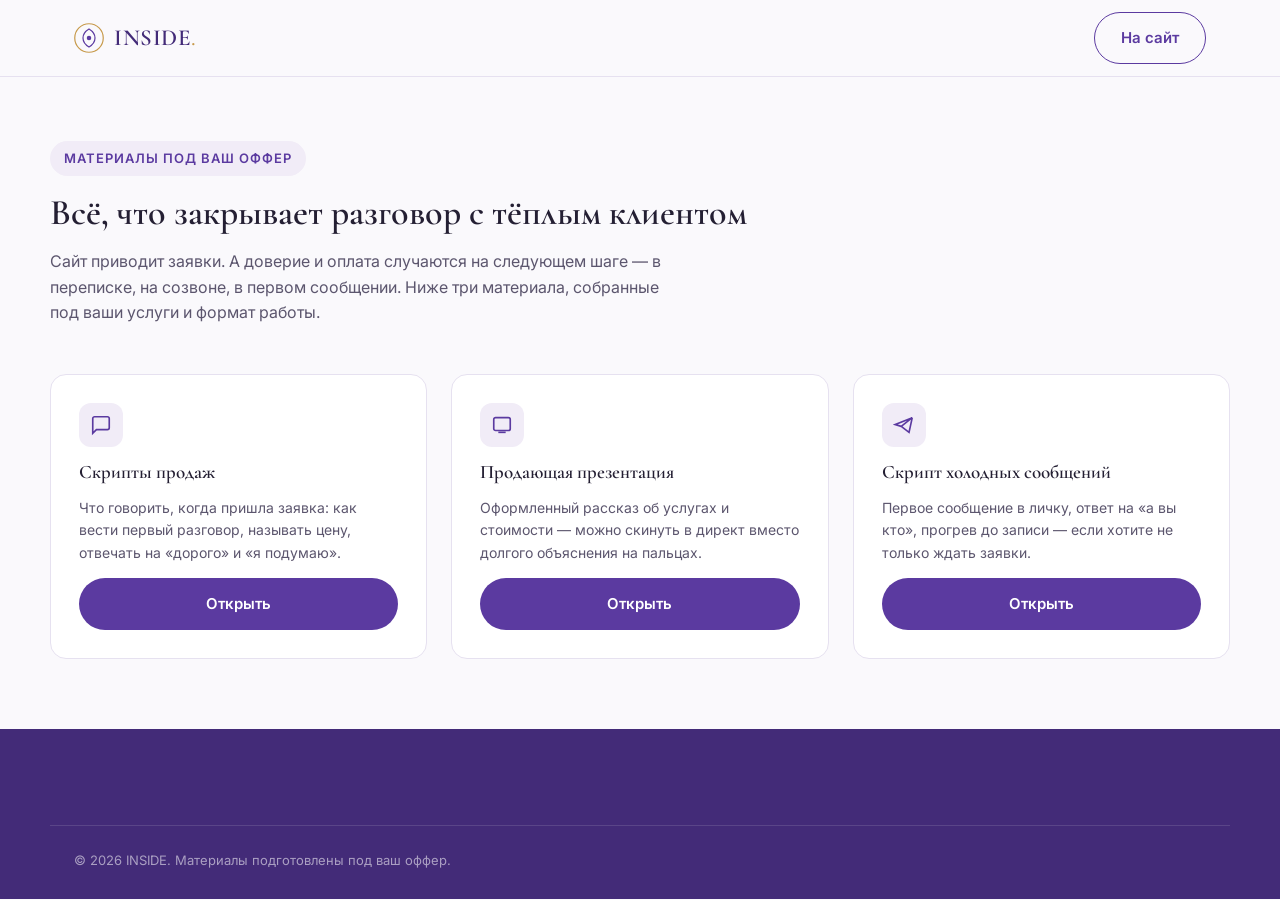
==== materials.html @ 39063558 "add: sales scripts, presentation, outreach materials" ====
<!DOCTYPE html>
<html lang="ru">
<head>
<meta charset="UTF-8">
<meta name="viewport" content="width=device-width, initial-scale=1.0">
<title>Материалы под ваш оффер — INSIDE</title>
<link rel="preconnect" href="https://fonts.googleapis.com">
<link rel="preconnect" href="https://fonts.gstatic.com" crossorigin>
<link href="https://fonts.googleapis.com/css2?family=Cormorant+Garamond:wght@500;600;700&family=Inter:wght@400;500;600;700;800&display=swap" rel="stylesheet">
<link rel="stylesheet" href="styles.css">
</head>
<body>

<header class="doc-header">
  <div class="container doc-bar">
    <a href="index.html" class="logo">
      <svg viewBox="0 0 40 40" fill="none" xmlns="http://www.w3.org/2000/svg">
        <circle cx="20" cy="20" r="19" stroke="currentColor" stroke-width="1.6" style="color:#c79a4b"/>
        <path d="M20 8c-5 3-8 7-8 12s3 9 8 12c5-3 8-7 8-12s-3-9-8-12z" stroke="currentColor" stroke-width="1.6" style="color:#5b3aa0" fill="none"/>
        <circle cx="20" cy="20" r="3" fill="#5b3aa0"/>
      </svg>
      <span class="logo__text">INSIDE<span class="logo__suffix">.</span></span>
    </a>
    <div class="doc-bar__actions">
      <a href="index.html" class="btn btn--ghost btn--sm">На сайт</a>
    </div>
  </div>
</header>

<main class="container doc-hero">
  <span class="tag">Материалы под ваш оффер</span>
  <h1>Всё, что закрывает разговор с тёплым клиентом</h1>
  <p>Сайт приводит заявки. А доверие и оплата случаются на следующем шаге — в переписке, на созвоне, в первом сообщении. Ниже три материала, собранные под ваши услуги и формат работы.</p>
</main>

<section class="container doc-section">
  <div class="material-grid">
    <div class="material-card">
      <div class="material-card__icon"><svg viewBox="0 0 24 24" fill="none" stroke="currentColor" stroke-width="1.8"><path d="M21 15a2 2 0 0 1-2 2H7l-4 4V5a2 2 0 0 1 2-2h14a2 2 0 0 1 2 2z"/></svg></div>
      <h3>Скрипты продаж</h3>
      <p>Что говорить, когда пришла заявка: как вести первый разговор, называть цену, отвечать на «дорого» и «я подумаю».</p>
      <a href="scripts.html" class="btn btn--primary btn--block">Открыть</a>
    </div>
    <div class="material-card">
      <div class="material-card__icon"><svg viewBox="0 0 24 24" fill="none" stroke="currentColor" stroke-width="1.8"><rect x="3" y="4" width="18" height="14" rx="2"/><path d="M8 20h8"/></svg></div>
      <h3>Продающая презентация</h3>
      <p>Оформленный рассказ об услугах и стоимости — можно скинуть в директ вместо долгого объяснения на пальцах.</p>
      <a href="presentation.html" class="btn btn--primary btn--block">Открыть</a>
    </div>
    <div class="material-card">
      <div class="material-card__icon"><svg viewBox="0 0 24 24" fill="none" stroke="currentColor" stroke-width="1.8"><path d="M21 4 2.5 11.5 9 13.5M21 4l-3.5 16L9 13.5M21 4 9 13.5"/></svg></div>
      <h3>Скрипт холодных сообщений</h3>
      <p>Первое сообщение в личку, ответ на «а вы кто», прогрев до записи — если хотите не только ждать заявки.</p>
      <a href="outreach.html" class="btn btn--primary btn--block">Открыть</a>
    </div>
  </div>
</section>

<footer class="footer">
  <div class="container footer__bottom">
    <span>© <span id="year"></span> INSIDE. Материалы подготовлены под ваш оффер.</span>
  </div>
</footer>

<script>document.getElementById('year').textContent = new Date().getFullYear();</script>
</body>
</html>
---- styles.css ----
:root {
  --bg: #faf9fc;
  --bg-alt: #f1ecf7;
  --ink: #241f33;
  --ink-soft: #5c566e;
  --accent: #5b3aa0;
  --accent-dark: #432b78;
  --gold: #c79a4b;
  --border: #e6e1f0;
  --card: #ffffff;
  --radius: 16px;
  --shadow: 0 20px 50px -25px rgba(67, 43, 120, 0.35);
  --ff-head: 'Cormorant Garamond', serif;
  --ff-body: 'Inter', sans-serif;
}

* { box-sizing: border-box; margin: 0; padding: 0; }

html { scroll-behavior: smooth; }

body {
  font-family: var(--ff-body);
  color: var(--ink);
  background: var(--bg);
  line-height: 1.6;
  -webkit-font-smoothing: antialiased;
}

.container {
  max-width: 1180px;
  margin: 0 auto;
  padding: 0 24px;
}

h1, h2, h3 {
  font-family: var(--ff-head);
  color: var(--ink);
  font-weight: 600;
  line-height: 1.15;
}

a { color: inherit; text-decoration: none; }
img { max-width: 100%; display: block; }
ul { list-style: none; }

.section { padding: 96px 0; }
.section--alt { background: var(--bg-alt); }
.eyebrow {
  display: inline-block;
  font-size: 13px;
  font-weight: 600;
  letter-spacing: 1.5px;
  text-transform: uppercase;
  color: var(--accent);
  margin-bottom: 14px;
}
.section__head { max-width: 680px; margin: 0 auto 56px; text-align: center; }
.section__head h2 { font-size: 38px; margin-bottom: 14px; }
.section__head p { color: var(--ink-soft); font-size: 17px; }

/* BUTTONS */
.btn {
  display: inline-flex;
  align-items: center;
  justify-content: center;
  gap: 8px;
  padding: 13px 26px;
  border-radius: 999px;
  font-weight: 600;
  font-size: 15px;
  cursor: pointer;
  border: 1px solid transparent;
  transition: transform .15s ease, box-shadow .15s ease, background .15s ease;
  white-space: nowrap;
}
.btn--primary { background: var(--accent); color: #fff; }
.btn--primary:hover { background: var(--accent-dark); transform: translateY(-1px); }
.btn--ghost { background: transparent; border-color: var(--accent); color: var(--accent); }
.btn--ghost:hover { background: rgba(91,58,160,0.06); }
.btn--lg { padding: 15px 30px; font-size: 16px; }
.btn--block { width: 100%; }

/* HEADER */
.header {
  position: sticky;
  top: 0;
  z-index: 100;
  background: rgba(250, 249, 252, 0.9);
  backdrop-filter: blur(10px);
  border-bottom: 1px solid transparent;
  transition: border-color .2s ease, box-shadow .2s ease;
}
.header.scrolled { border-color: var(--border); box-shadow: 0 8px 24px -18px rgba(0,0,0,0.25); }
.header__inner {
  display: flex;
  align-items: center;
  justify-content: space-between;
  gap: 24px;
  min-width: 0;
  height: 76px;
}
.logo { display: flex; align-items: center; gap: 10px; flex-shrink: 0; }
.logo svg { width: 30px; height: 30px; flex-shrink: 0; }
.logo__text { font-family: var(--ff-head); font-size: 23px; font-weight: 600; letter-spacing: 0.5px; color: var(--accent-dark); }
.logo__suffix { color: var(--gold); font-weight: 500; }
.nav { display: flex; gap: 28px; min-width: 0; }
.nav a { font-size: 15px; font-weight: 500; color: var(--ink-soft); white-space: nowrap; transition: color .15s ease; }
.nav a:hover { color: var(--accent); }
.header__actions { display: flex; align-items: center; gap: 18px; flex-shrink: 0; }
.header__phone { display: flex; align-items: center; gap: 8px; font-weight: 600; font-size: 15px; color: var(--ink); white-space: nowrap; }
.header__phone svg { width: 18px; height: 18px; color: var(--accent); }
.burger { display: none; flex-direction: column; justify-content: center; gap: 5px; width: 32px; height: 32px; background: none; border: none; cursor: pointer; flex-shrink: 0; }
.burger span { display: block; height: 2px; width: 100%; background: var(--ink); border-radius: 2px; transition: transform .2s ease, opacity .2s ease; }
.burger.is-open span:nth-child(1) { transform: translateY(7px) rotate(45deg); }
.burger.is-open span:nth-child(2) { opacity: 0; }
.burger.is-open span:nth-child(3) { transform: translateY(-7px) rotate(-45deg); }

/* HERO */
.hero { padding: 84px 0 96px; overflow: hidden; }
.hero__inner { display: grid; grid-template-columns: 1.1fr 0.9fr; gap: 56px; align-items: center; }
.hero__eyebrow { display: inline-flex; align-items: center; gap: 8px; background: var(--bg-alt); color: var(--accent-dark); padding: 8px 16px; border-radius: 999px; font-size: 13px; font-weight: 600; margin-bottom: 22px; }
.hero h1 { font-size: 52px; margin-bottom: 20px; }
.hero h1 em { color: var(--accent); font-style: normal; }
.hero p.lead { font-size: 18px; color: var(--ink-soft); margin-bottom: 32px; max-width: 520px; }
.hero__cta { display: flex; gap: 16px; flex-wrap: wrap; margin-bottom: 44px; }
.hero__stats { display: grid; grid-template-columns: repeat(3, auto); gap: 32px; }
.hero__stat b { display: block; font-family: var(--ff-head); font-size: 32px; color: var(--accent-dark); }
.hero__stat span { font-size: 14px; color: var(--ink-soft); }

.hero__card { background: var(--card); border-radius: 24px; padding: 12px; box-shadow: var(--shadow); border: 1px solid var(--border); }
.hero__art { width: 100%; height: 420px; border-radius: 18px; overflow: hidden; }
.hero__art svg { width: 100%; height: 100%; display: block; }

/* ADVANTAGES */
.adv-grid { display: grid; grid-template-columns: repeat(3, 1fr); gap: 24px; }
.adv { background: var(--card); border: 1px solid var(--border); border-radius: var(--radius); padding: 32px; opacity: 0; transform: translateY(16px); transition: opacity .5s ease, transform .5s ease; }
.adv.is-visible { opacity: 1; transform: none; }
.adv__icon { width: 52px; height: 52px; border-radius: 14px; background: var(--bg-alt); display: flex; align-items: center; justify-content: center; margin-bottom: 18px; }
.adv__icon svg { width: 26px; height: 26px; color: var(--accent); }
.adv h3 { font-size: 20px; margin-bottom: 10px; }
.adv p { color: var(--ink-soft); font-size: 15px; }

/* SERVICES */
.srv-grid { display: grid; grid-template-columns: repeat(3, 1fr); gap: 24px; }
.srv { background: var(--card); border: 1px solid var(--border); border-radius: var(--radius); padding: 30px; display: flex; flex-direction: column; opacity: 0; transform: translateY(16px); transition: opacity .5s ease, transform .5s ease; }
.srv.is-visible { opacity: 1; transform: none; }
.srv__icon { width: 48px; height: 48px; border-radius: 12px; background: var(--bg-alt); display: flex; align-items: center; justify-content: center; margin-bottom: 16px; }
.srv__icon svg { width: 24px; height: 24px; color: var(--accent); }
.srv h3 { font-size: 20px; margin-bottom: 10px; }
.srv p { color: var(--ink-soft); font-size: 15px; flex: 1; margin-bottom: 18px; }
.srv__price { font-family: var(--ff-head); font-size: 22px; font-weight: 600; color: var(--accent-dark); }
.srv__price span { font-family: var(--ff-body); font-size: 13px; font-weight: 500; color: var(--ink-soft); }

/* PRICING TABLE */
.price-table { background: var(--card); border: 1px solid var(--border); border-radius: var(--radius); overflow: hidden; box-shadow: var(--shadow); }
.price-row { display: grid; grid-template-columns: 1fr auto auto; gap: 20px; align-items: center; padding: 22px 30px; border-bottom: 1px solid var(--border); }
.price-row:last-child { border-bottom: none; }
.price-row__name { font-weight: 600; font-size: 16px; }
.price-row__desc { font-size: 14px; color: var(--ink-soft); margin-top: 4px; }
.price-row__unit { color: var(--ink-soft); font-size: 14px; white-space: nowrap; }
.price-row__value { font-family: var(--ff-head); font-size: 24px; font-weight: 600; color: var(--accent-dark); white-space: nowrap; }
.price-row--featured { background: linear-gradient(90deg, rgba(91,58,160,0.06), transparent); position: relative; }
.price-row--featured::before { content: 'Выгоднее на 5000 ₽'; position: absolute; top: -1px; right: 30px; background: var(--gold); color: #fff; font-size: 11px; font-weight: 700; padding: 4px 12px; border-radius: 0 0 8px 8px; letter-spacing: 0.5px; text-transform: uppercase; }

/* PROCESS */
.steps { display: grid; grid-template-columns: repeat(5, 1fr); gap: 20px; counter-reset: step; }
.step { position: relative; padding-top: 8px; opacity: 0; transform: translateY(16px); transition: opacity .5s ease, transform .5s ease; }
.step.is-visible { opacity: 1; transform: none; }
.step__num { font-family: var(--ff-head); font-size: 44px; font-weight: 600; color: var(--accent); opacity: 0.35; margin-bottom: 10px; }
.step h3 { font-size: 17px; margin-bottom: 8px; }
.step p { font-size: 14px; color: var(--ink-soft); }

/* WHO IT'S FOR */
.who-grid { display: grid; grid-template-columns: repeat(3, 1fr); gap: 20px; }
.who { background: var(--card); border: 1px solid var(--border); border-radius: var(--radius); padding: 26px; display: flex; gap: 16px; align-items: flex-start; opacity: 0; transform: translateY(16px); transition: opacity .5s ease, transform .5s ease; }
.who.is-visible { opacity: 1; transform: none; }
.who__icon { width: 40px; height: 40px; border-radius: 10px; background: var(--bg-alt); display: flex; align-items: center; justify-content: center; flex-shrink: 0; }
.who__icon svg { width: 20px; height: 20px; color: var(--accent); }
.who h3 { font-size: 16px; margin-bottom: 6px; }
.who p { font-size: 14px; color: var(--ink-soft); }

/* FAQ */
.faq { max-width: 780px; margin: 0 auto; }
.faq__item { background: var(--card); border: 1px solid var(--border); border-radius: 14px; margin-bottom: 14px; padding: 22px 26px; opacity: 0; transform: translateY(16px); transition: opacity .5s ease, transform .5s ease; }
.faq__item.is-visible { opacity: 1; transform: none; }
.faq__item summary { cursor: pointer; font-weight: 600; font-size: 17px; list-style: none; display: flex; justify-content: space-between; align-items: center; gap: 16px; }
.faq__item summary::-webkit-details-marker { display: none; }
.faq__item summary::after { content: '+'; font-size: 24px; color: var(--accent); transition: transform .2s ease; flex-shrink: 0; }
.faq__item[open] summary::after { transform: rotate(45deg); }
.faq__item p { margin-top: 14px; color: var(--ink-soft); font-size: 15px; }

/* FORM */
.form-section__inner { display: grid; grid-template-columns: 1fr 1fr; gap: 48px; align-items: start; }
.form-info h2 { font-size: 34px; margin-bottom: 16px; }
.form-info p { color: var(--ink-soft); font-size: 16px; margin-bottom: 28px; }
.form-info__item { display: flex; gap: 14px; align-items: flex-start; margin-bottom: 20px; }
.form-info__item svg { width: 22px; height: 22px; color: var(--accent); flex-shrink: 0; margin-top: 2px; }
.form-info__item b { display: block; font-size: 15px; margin-bottom: 2px; }
.form-info__item span { font-size: 14px; color: var(--ink-soft); }
.form { background: var(--card); border: 1px solid var(--border); border-radius: var(--radius); padding: 36px; box-shadow: var(--shadow); opacity: 0; transform: translateY(16px); transition: opacity .5s ease, transform .5s ease; }
.form.is-visible { opacity: 1; transform: none; }
.form__row { margin-bottom: 18px; }
.form__row label { display: block; font-size: 14px; font-weight: 500; margin-bottom: 7px; }
.form__row input, .form__row select, .form__row textarea {
  width: 100%; padding: 13px 16px; border: 1px solid var(--border); border-radius: 10px;
  font-family: var(--ff-body); font-size: 15px; background: var(--bg); color: var(--ink); transition: border-color .15s ease;
}
.form__row input:focus, .form__row select:focus, .form__row textarea:focus { outline: none; border-color: var(--accent); }
.form__note { font-size: 12px; color: var(--ink-soft); margin-top: 14px; text-align: center; }

/* CONTACTS / FOOTER */
.contacts-grid { display: grid; grid-template-columns: repeat(3, 1fr); gap: 24px; }
.contact-card { background: var(--card); border: 1px solid var(--border); border-radius: var(--radius); padding: 28px; text-align: center; opacity: 0; transform: translateY(16px); transition: opacity .5s ease, transform .5s ease; }
.contact-card.is-visible { opacity: 1; transform: none; }
.contact-card__icon { width: 52px; height: 52px; border-radius: 14px; background: var(--bg-alt); display: flex; align-items: center; justify-content: center; margin: 0 auto 16px; }
.contact-card__icon svg { width: 26px; height: 26px; color: var(--accent); }
.contact-card h3 { font-size: 17px; margin-bottom: 6px; }
.contact-card p { font-size: 14px; color: var(--ink-soft); }
.contact-card a { color: var(--accent); font-weight: 600; }

.footer { background: var(--accent-dark); color: rgba(255,255,255,0.75); padding: 56px 0 28px; }
.footer__inner { display: flex; justify-content: space-between; align-items: flex-start; gap: 32px; flex-wrap: wrap; }
.footer .logo__text { color: #fff; }
.footer__col h4 { color: #fff; font-size: 15px; margin-bottom: 14px; }
.footer__col a, .footer__col p { display: block; font-size: 14px; color: rgba(255,255,255,0.7); margin-bottom: 10px; }
.footer__bottom { margin-top: 40px; padding-top: 24px; border-top: 1px solid rgba(255,255,255,0.12); display: flex; justify-content: space-between; gap: 16px; flex-wrap: wrap; font-size: 13px; color: rgba(255,255,255,0.55); }
.footer__bottom a { color: rgba(255,255,255,0.55); }

/* FAB */
.fab { position: fixed; right: 24px; bottom: 24px; z-index: 90; display: flex; flex-direction: column; gap: 12px; }
.fab a { width: 54px; height: 54px; border-radius: 50%; display: flex; align-items: center; justify-content: center; box-shadow: var(--shadow); background: var(--accent); color: #fff; transition: transform .15s ease; }
.fab a:hover { transform: scale(1.08); }
.fab svg { width: 26px; height: 26px; }

/* REVEAL */
.reveal { }

/* DOC PAGES (materials, scripts, presentation, outreach) */
.tag { display: inline-block; font-size: 13px; font-weight: 600; letter-spacing: 1px; text-transform: uppercase; color: var(--accent); background: var(--bg-alt); padding: 7px 14px; border-radius: 999px; }
.doc-header { position: sticky; top: 0; z-index: 100; background: rgba(250, 249, 252, 0.92); backdrop-filter: blur(12px); border-bottom: 1px solid var(--border); }
.doc-bar { display: flex; align-items: center; justify-content: space-between; gap: 24px; height: 76px; }
.doc-bar__actions { display: flex; align-items: center; gap: 14px; }

.doc-hero { padding: 64px 0 40px; }
.doc-hero .tag { margin-bottom: 16px; }
.doc-hero h1 { font-size: 36px; margin-bottom: 16px; }
.doc-hero p { color: var(--ink-soft); font-size: 16px; max-width: 640px; }

.doc-section { padding: 0 0 70px; }
.doc-section h2 { font-size: 24px; margin: 0 0 18px; }
.doc-section h2:not(:first-child) { margin-top: 44px; }

.script-block { background: var(--card); border: 1px solid var(--border); border-radius: var(--radius); padding: 24px 26px; margin-bottom: 16px; }
.script-block h3 { font-size: 17px; margin-bottom: 12px; color: var(--accent-dark); font-family: var(--ff-head); }
.script-block p { color: var(--ink); font-size: 14.5px; margin-bottom: 10px; }
.script-block p:last-child { margin-bottom: 0; }
.script-block .who { color: var(--ink-soft); font-weight: 600; }

.material-grid { display: grid; grid-template-columns: repeat(3, 1fr); gap: 24px; margin-top: 8px; }
.material-card { background: var(--card); border: 1px solid var(--border); border-radius: var(--radius); padding: 28px; display: flex; flex-direction: column; gap: 14px; }
.material-card__icon { width: 44px; height: 44px; border-radius: 12px; background: var(--bg-alt); display: flex; align-items: center; justify-content: center; }
.material-card__icon svg { width: 22px; height: 22px; color: var(--accent); }
.material-card h3 { font-size: 19px; }
.material-card p { color: var(--ink-soft); font-size: 14px; flex-grow: 1; }

.calc-box { background: var(--card); border: 1px solid var(--border); border-radius: var(--radius); padding: 26px; margin-bottom: 16px; }
.calc-box h3 { font-size: 17px; margin-bottom: 14px; }
.calc-row { display: flex; justify-content: space-between; padding: 10px 0; border-bottom: 1px solid var(--border); font-size: 14px; color: var(--ink-soft); }
.calc-row:last-child { border-bottom: none; }
.calc-row b { color: var(--ink); }
.calc-total { display: flex; justify-content: space-between; padding-top: 14px; font-size: 17px; font-weight: 700; }
.calc-total b { color: var(--accent-dark); }

.usp-grid { display: grid; grid-template-columns: repeat(3, 1fr); gap: 20px; margin-bottom: 8px; }
.usp { background: var(--card); border: 1px solid var(--border); border-radius: var(--radius); padding: 22px; text-align: center; }
.usp__num { font-family: var(--ff-head); font-size: 30px; color: var(--accent-dark); font-weight: 700; display: block; margin-bottom: 8px; }
.usp p { color: var(--ink-soft); font-size: 13.5px; }

.doc-price-table { background: var(--card); border: 1px solid var(--border); border-radius: var(--radius); overflow: hidden; margin-bottom: 8px; }
.doc-price-row { display: grid; grid-template-columns: 1fr 1.6fr auto; gap: 16px; align-items: center; padding: 16px 22px; border-bottom: 1px solid var(--border); font-size: 14px; }
.doc-price-row:last-child { border-bottom: none; }
.doc-price-row--head { background: var(--bg-alt); font-weight: 600; font-size: 13px; text-transform: uppercase; letter-spacing: 0.5px; color: var(--ink-soft); }
.doc-price-row span:last-child { font-weight: 600; color: var(--accent-dark); text-align: right; white-space: nowrap; }
.doc-price-row .ok { color: var(--gold); }

@media (max-width: 900px) {
  .material-grid, .usp-grid { grid-template-columns: 1fr; }
  .doc-price-row { grid-template-columns: 1fr; text-align: left; gap: 4px; }
  .doc-price-row span:last-child { text-align: left; }
}

/* RESPONSIVE */
@media (max-width: 1180px) {
  .nav { gap: 18px; }
  .nav a { font-size: 14px; }
}
@media (max-width: 1100px) {
  .nav { display: none; position: absolute; top: 76px; left: 0; right: 0; background: var(--bg); flex-direction: column; padding: 20px 24px; border-bottom: 1px solid var(--border); gap: 4px; box-shadow: 0 16px 24px -18px rgba(0,0,0,0.25); }
  .nav.is-open { display: flex; }
  .nav a { padding: 12px 0; border-bottom: 1px solid var(--border); }
  .nav a:last-child { border-bottom: none; }
  .burger { display: flex; }
  .hero__inner { grid-template-columns: 1fr; }
  .hero__art { height: 320px; }
  .adv-grid, .srv-grid, .who-grid, .contacts-grid { grid-template-columns: repeat(2, 1fr); }
  .steps { grid-template-columns: repeat(3, 1fr); }
  .form-section__inner { grid-template-columns: 1fr; }
}
@media (max-width: 900px) {
  .hero h1 { font-size: 40px; }
  .section { padding: 72px 0; }
  .section__head h2 { font-size: 30px; }
  .adv-grid, .srv-grid, .who-grid, .contacts-grid { grid-template-columns: 1fr; }
  .steps { grid-template-columns: repeat(2, 1fr); }
  .price-row { grid-template-columns: 1fr; gap: 6px; text-align: left; }
  .price-row--featured::before { top: -1px; right: auto; left: 30px; }
  .footer__inner { flex-direction: column; }
}
@media (max-width: 560px) {
  .header__phone span { display: none; }
  .hero__stats { grid-template-columns: repeat(3, 1fr); gap: 16px; }
  .hero__cta .btn { flex: 1; }
}
@media (max-width: 380px) {
  .logo__suffix { display: none; }
}
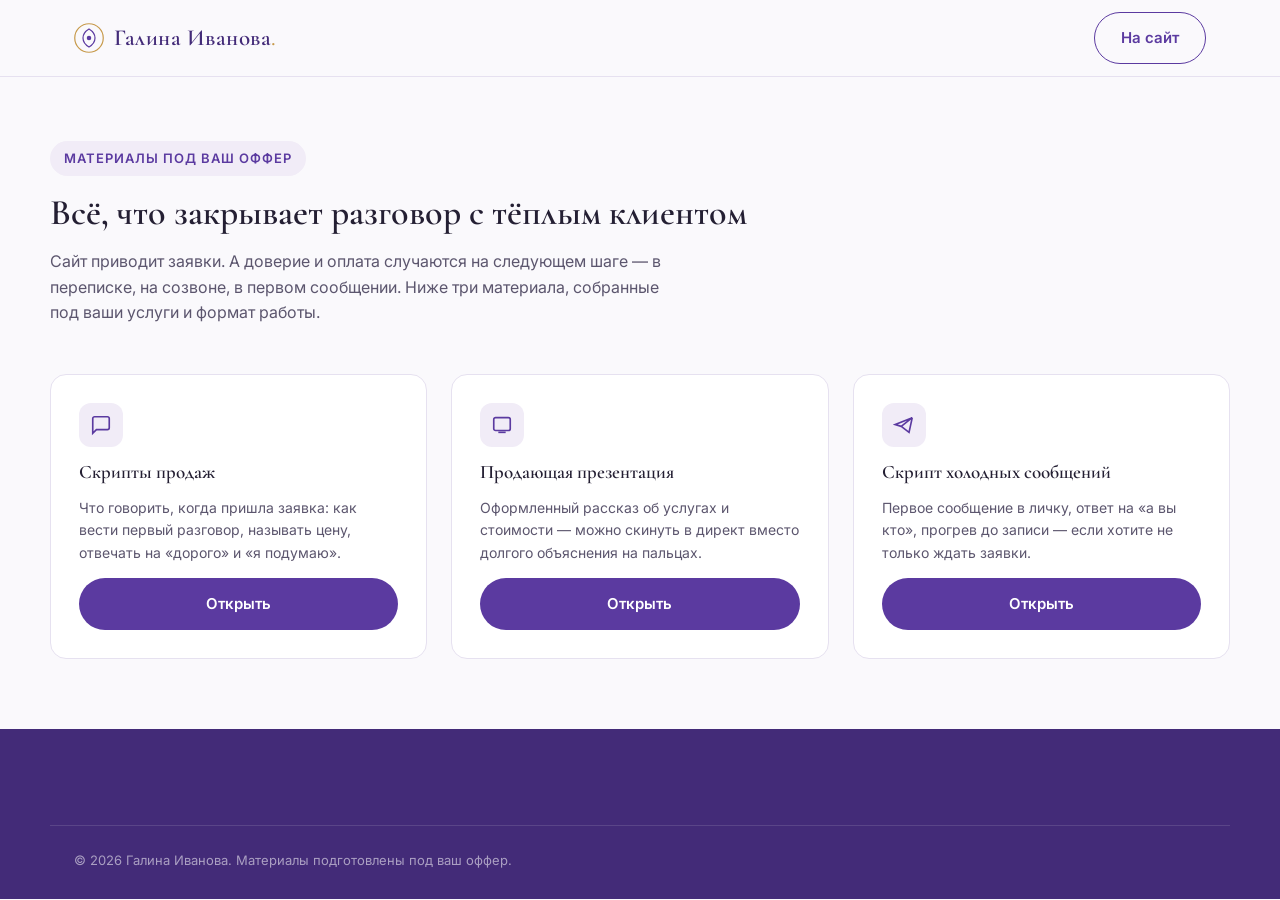
==== commit fbc88d86: "update: client name, real photo, cozy banner, WhatsApp/MAX contacts, FAQ wording" ====
--- a/materials.html
+++ b/materials.html
@@ -3,7 +3,7 @@
 <head>
 <meta charset="UTF-8">
 <meta name="viewport" content="width=device-width, initial-scale=1.0">
-<title>Материалы под ваш оффер — INSIDE</title>
+<title>Материалы под ваш оффер — Галина Иванова</title>
 <link rel="preconnect" href="https://fonts.googleapis.com">
 <link rel="preconnect" href="https://fonts.gstatic.com" crossorigin>
 <link href="https://fonts.googleapis.com/css2?family=Cormorant+Garamond:wght@500;600;700&family=Inter:wght@400;500;600;700;800&display=swap" rel="stylesheet">
@@ -19,7 +19,7 @@
         <path d="M20 8c-5 3-8 7-8 12s3 9 8 12c5-3 8-7 8-12s-3-9-8-12z" stroke="currentColor" stroke-width="1.6" style="color:#5b3aa0" fill="none"/>
         <circle cx="20" cy="20" r="3" fill="#5b3aa0"/>
       </svg>
-      <span class="logo__text">INSIDE<span class="logo__suffix">.</span></span>
+      <span class="logo__text">Галина Иванова<span class="logo__suffix">.</span></span>
     </a>
     <div class="doc-bar__actions">
       <a href="index.html" class="btn btn--ghost btn--sm">На сайт</a>
@@ -58,7 +58,7 @@
 
 <footer class="footer">
   <div class="container footer__bottom">
-    <span>© <span id="year"></span> INSIDE. Материалы подготовлены под ваш оффер.</span>
+    <span>© <span id="year"></span> Галина Иванова. Материалы подготовлены под ваш оффер.</span>
   </div>
 </footer>
 
--- a/styles.css
+++ b/styles.css
@@ -130,6 +130,18 @@
 .hero__card { background: var(--card); border-radius: 24px; padding: 12px; box-shadow: var(--shadow); border: 1px solid var(--border); }
 .hero__art { width: 100%; height: 420px; border-radius: 18px; overflow: hidden; }
 .hero__art svg { width: 100%; height: 100%; display: block; }
+.hero__art--photo img { width: 100%; height: 100%; object-fit: cover; display: block; }
+
+.office-banner { position: relative; border-radius: 24px; overflow: hidden; box-shadow: var(--shadow); }
+.office-banner img { width: 100%; height: 320px; object-fit: cover; display: block; }
+.office-banner__text { position: absolute; left: 0; right: 0; bottom: 0; padding: 28px 32px; background: linear-gradient(0deg, rgba(36,31,51,0.82), rgba(36,31,51,0)); }
+.office-banner__text h3 { color: #fff; font-size: 24px; margin-bottom: 6px; }
+.office-banner__text p { color: rgba(255,255,255,0.85); font-size: 15px; max-width: 520px; }
+@media (max-width: 900px) {
+  .office-banner img { height: 260px; }
+  .office-banner__text { padding: 20px; }
+  .office-banner__text h3 { font-size: 19px; }
+}
 
 /* ADVANTAGES */
 .adv-grid { display: grid; grid-template-columns: repeat(3, 1fr); gap: 24px; }
